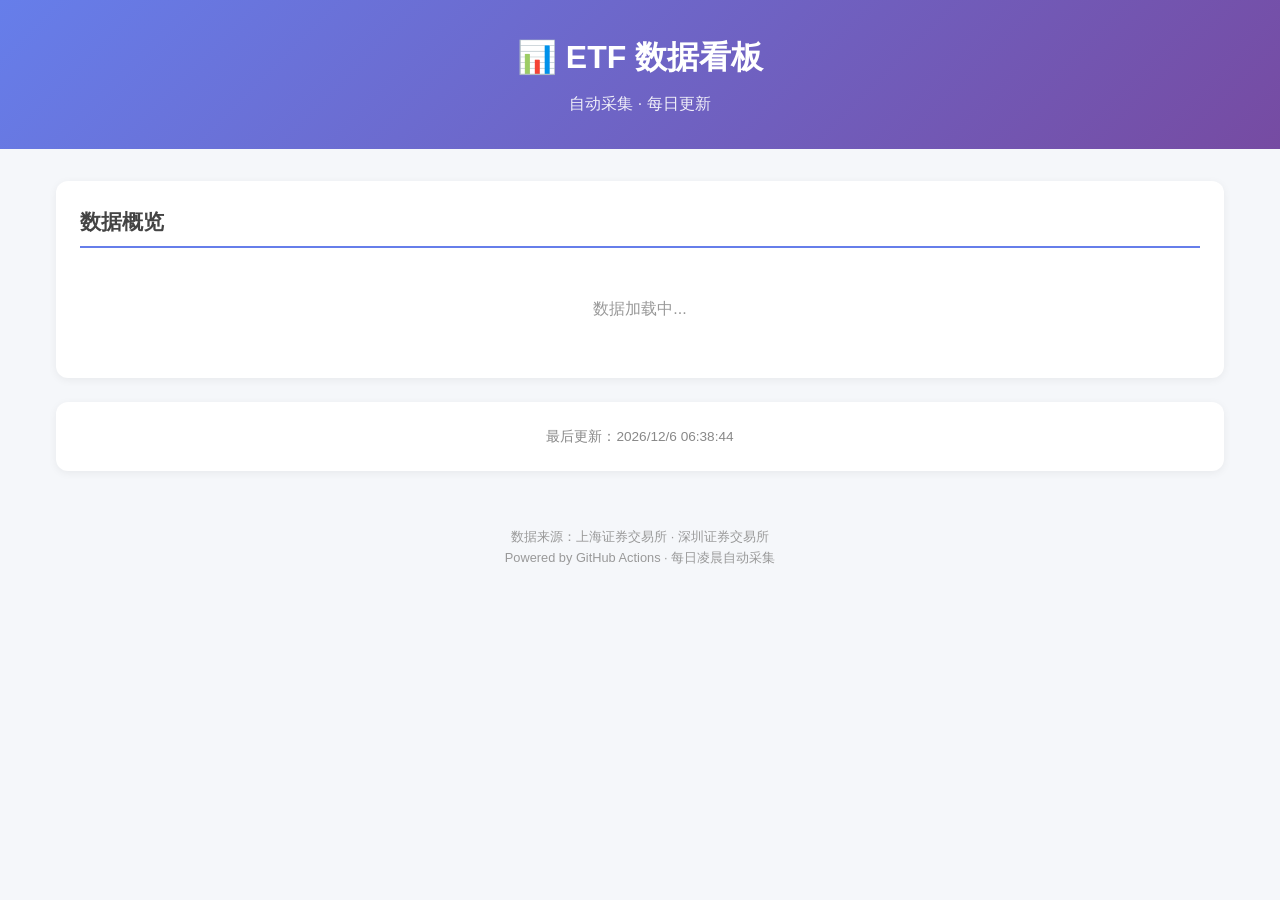
==== index.html @ 8b09f279 "🎉 初始化 ETF 数据看板" ====
<!DOCTYPE html>
<html lang="zh-CN">
<head>
    <meta charset="UTF-8">
    <meta name="viewport" content="width=device-width, initial-scale=1.0">
    <title>ETF 数据看板</title>
    <link rel="stylesheet" href="css/style.css">
</head>
<body>
    <header>
        <h1>📊 ETF 数据看板</h1>
        <p>自动采集 · 每日更新</p>
    </header>

    <main>
        <section id="data-overview">
            <h2>数据概览</h2>
            <div id="data-container">
                <p class="loading">数据加载中...</p>
            </div>
        </section>

        <section id="update-info">
            <p>最后更新：<span id="last-update">--</span></p>
        </section>
    </main>

    <footer>
        <p>数据来源：上海证券交易所 · 深圳证券交易所</p>
        <p>Powered by GitHub Actions · 每日凌晨自动采集</p>
    </footer>

    <script src="js/main.js"></script>
</body>
</html>
---- css/style.css ----
* {
    margin: 0;
    padding: 0;
    box-sizing: border-box;
}

body {
    font-family: -apple-system, BlinkMacSystemFont, "Segoe UI", "PingFang SC", "Microsoft YaHei", sans-serif;
    line-height: 1.6;
    color: #333;
    background: #f5f7fa;
}

header {
    background: linear-gradient(135deg, #667eea 0%, #764ba2 100%);
    color: white;
    text-align: center;
    padding: 2rem 1rem;
}

header h1 {
    font-size: 2rem;
    margin-bottom: 0.5rem;
}

header p {
    opacity: 0.9;
    font-size: 1rem;
}

main {
    max-width: 1200px;
    margin: 2rem auto;
    padding: 0 1rem;
}

section {
    background: white;
    border-radius: 12px;
    padding: 1.5rem;
    margin-bottom: 1.5rem;
    box-shadow: 0 2px 8px rgba(0,0,0,0.06);
}

section h2 {
    font-size: 1.3rem;
    color: #444;
    margin-bottom: 1rem;
    padding-bottom: 0.5rem;
    border-bottom: 2px solid #667eea;
}

.loading {
    text-align: center;
    color: #999;
    padding: 2rem;
}

/* 数据表格 */
.data-table {
    width: 100%;
    border-collapse: collapse;
    font-size: 0.9rem;
}

.data-table th {
    background: #f0f2f5;
    padding: 0.75rem 0.5rem;
    text-align: left;
    font-weight: 600;
    white-space: nowrap;
}

.data-table td {
    padding: 0.6rem 0.5rem;
    border-bottom: 1px solid #eee;
}

.data-table tr:hover {
    background: #f8f9ff;
}

/* 数据卡片 */
.data-grid {
    display: grid;
    grid-template-columns: repeat(auto-fill, minmax(280px, 1fr));
    gap: 1rem;
}

.data-card {
    background: #f8f9ff;
    border-radius: 8px;
    padding: 1rem;
    border-left: 4px solid #667eea;
}

.data-card h3 {
    font-size: 1rem;
    color: #555;
    margin-bottom: 0.5rem;
}

.data-card .value {
    font-size: 1.2rem;
    font-weight: 700;
    color: #333;
}

.data-card .change {
    font-size: 0.85rem;
    margin-top: 0.25rem;
}

.data-card .change.up { color: #e74c3c; }
.data-card .change.down { color: #27ae60; }

#update-info {
    text-align: center;
    color: #888;
    font-size: 0.85rem;
}

footer {
    text-align: center;
    padding: 1.5rem;
    color: #999;
    font-size: 0.8rem;
}
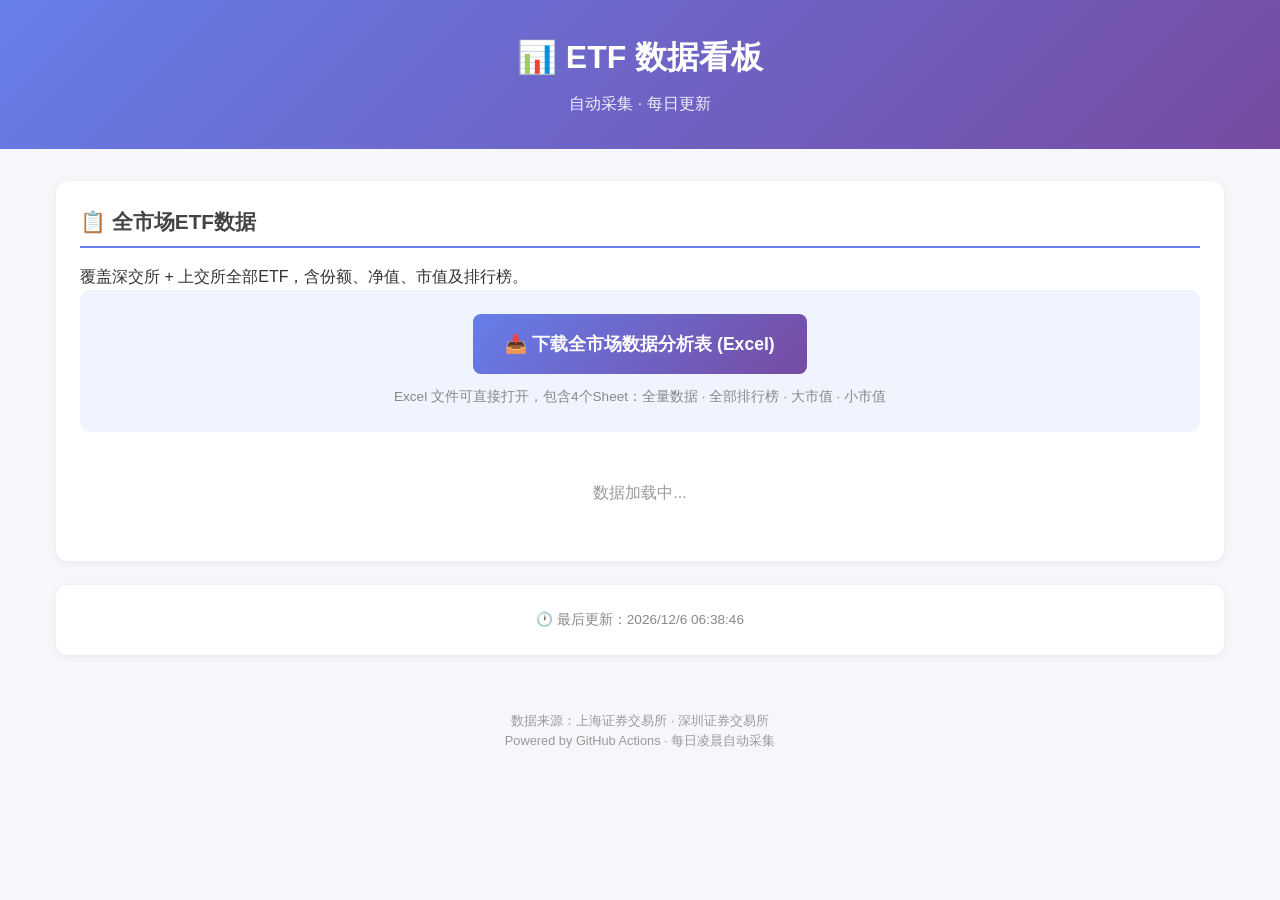
==== commit 53088071: "🐛 修复Git身份配置 + 添加Excel下载入口" ====
--- a/index.html
+++ b/index.html
@@ -14,14 +14,21 @@
 
     <main>
         <section id="data-overview">
-            <h2>数据概览</h2>
+            <h2>📋 全市场ETF数据</h2>
+            <p>覆盖深交所 + 上交所全部ETF，含份额、净值、市值及排行榜。</p>
+            <div class="download-box">
+                <a href="assets/posts/%E5%85%A8%E5%B8%82%E5%9C%BA%E6%95%B0%E6%8D%AE%E5%88%86%E6%9E%90%E8%A1%A802.xlsx" class="download-btn" download>
+                    📥 下载全市场数据分析表 (Excel)
+                </a>
+                <p class="hint">Excel 文件可直接打开，包含4个Sheet：全量数据 · 全部排行榜 · 大市值 · 小市值</p>
+            </div>
             <div id="data-container">
                 <p class="loading">数据加载中...</p>
             </div>
         </section>
 
         <section id="update-info">
-            <p>最后更新：<span id="last-update">--</span></p>
+            <p>🕐 最后更新：<span id="last-update">--</span></p>
         </section>
     </main>
 
--- a/css/style.css
+++ b/css/style.css
@@ -114,6 +114,36 @@
 .data-card .change.up { color: #e74c3c; }
 .data-card .change.down { color: #27ae60; }
 
+.download-box {
+    text-align: center;
+    padding: 1.5rem;
+    background: #f0f4ff;
+    border-radius: 10px;
+    margin-bottom: 1rem;
+}
+
+.download-btn {
+    display: inline-block;
+    padding: 1rem 2rem;
+    background: linear-gradient(135deg, #667eea 0%, #764ba2 100%);
+    color: white;
+    text-decoration: none;
+    border-radius: 8px;
+    font-size: 1.1rem;
+    font-weight: 600;
+    transition: opacity 0.2s;
+}
+
+.download-btn:hover {
+    opacity: 0.9;
+}
+
+.hint {
+    margin-top: 0.75rem;
+    color: #888;
+    font-size: 0.85rem;
+}
+
 #update-info {
     text-align: center;
     color: #888;
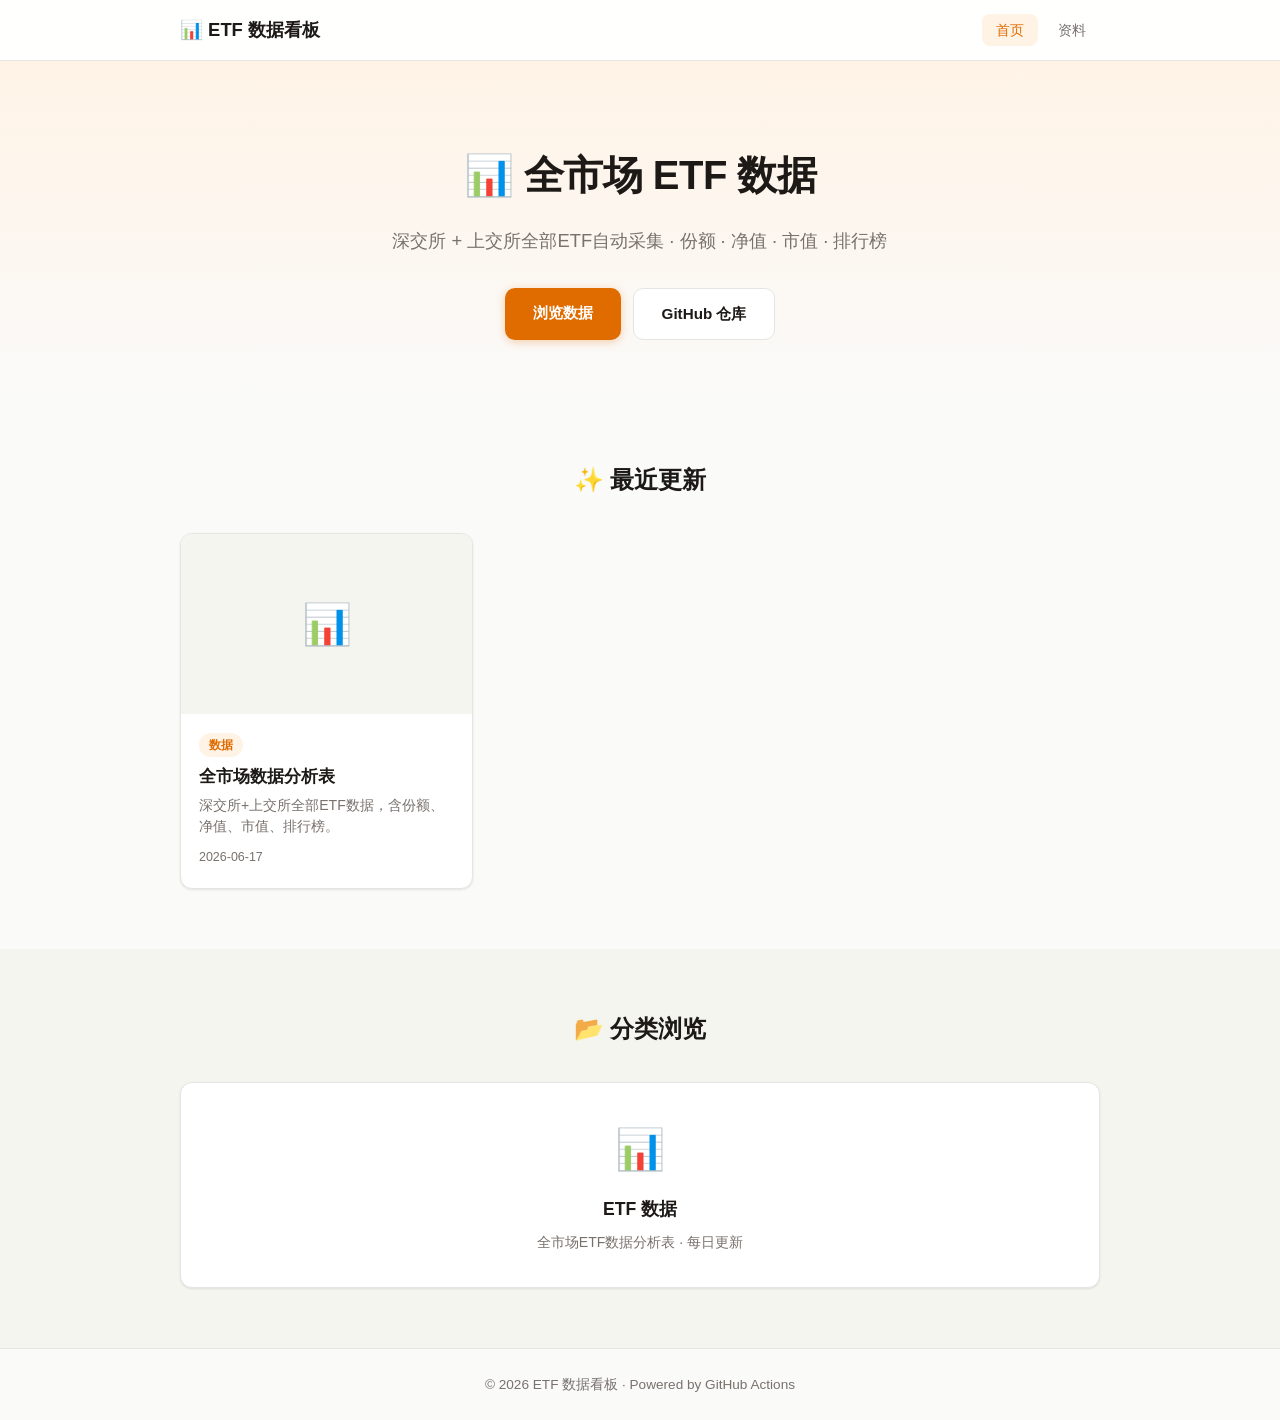
==== commit a5572a51: "🎨 升级站点：完整资料预览功能 - 新增 materials.html 资料列表页 - 新增 preview.html（Microsoft Office Online 嵌入预览） - 升级 index" ====
--- a/index.html
+++ b/index.html
@@ -7,34 +7,58 @@
     <link rel="stylesheet" href="css/style.css">
 </head>
 <body>
-    <header>
-        <h1>📊 ETF 数据看板</h1>
-        <p>自动采集 · 每日更新</p>
+    <header class="header">
+        <div class="container">
+            <nav class="navbar">
+                <a href="/" class="logo">📊 ETF 数据看板</a>
+                <ul class="nav-links">
+                    <li><a href="index.html" class="active">首页</a></li>
+                    <li><a href="materials.html">资料</a></li>
+                </ul>
+                <button class="menu-toggle" aria-label="菜单">☰</button>
+            </nav>
+        </div>
     </header>
 
-    <main>
-        <section id="data-overview">
-            <h2>📋 全市场ETF数据</h2>
-            <p>覆盖深交所 + 上交所全部ETF，含份额、净值、市值及排行榜。</p>
-            <div class="download-box">
-                <a href="assets/posts/%E5%85%A8%E5%B8%82%E5%9C%BA%E6%95%B0%E6%8D%AE%E5%88%86%E6%9E%90%E8%A1%A802.xlsx" class="download-btn" download>
-                    📥 下载全市场数据分析表 (Excel)
+    <section class="hero">
+        <div class="container">
+            <div class="hero-content">
+                <h1>📊 全市场 ETF 数据</h1>
+                <p>深交所 + 上交所全部ETF自动采集 · 份额 · 净值 · 市值 · 排行榜</p>
+                <div class="hero-buttons">
+                    <a href="materials.html" class="btn btn-primary">浏览数据</a>
+                    <a href="https://github.com/dagoushi003/dagoushi003.github.io" class="btn btn-secondary">GitHub 仓库</a>
+                </div>
+            </div>
+        </div>
+    </section>
+
+    <section class="section">
+        <div class="container">
+            <h2 class="section-title">✨ 最近更新</h2>
+            <div class="posts-grid" id="recent-posts">
+                <!-- JS 动态加载 -->
+            </div>
+        </div>
+    </section>
+
+    <section class="section section-alt">
+        <div class="container">
+            <h2 class="section-title">📂 分类浏览</h2>
+            <div class="categories">
+                <a href="materials.html" class="category-card">
+                    <div class="category-icon">📊</div>
+                    <h3>ETF 数据</h3>
+                    <p>全市场ETF数据分析表 · 每日更新</p>
                 </a>
-                <p class="hint">Excel 文件可直接打开，包含4个Sheet：全量数据 · 全部排行榜 · 大市值 · 小市值</p>
             </div>
-            <div id="data-container">
-                <p class="loading">数据加载中...</p>
-            </div>
-        </section>
+        </div>
+    </section>
 
-        <section id="update-info">
-            <p>🕐 最后更新：<span id="last-update">--</span></p>
-        </section>
-    </main>
-
-    <footer>
-        <p>数据来源：上海证券交易所 · 深圳证券交易所</p>
-        <p>Powered by GitHub Actions · 每日凌晨自动采集</p>
+    <footer class="footer">
+        <div class="container">
+            <p>&copy; 2026 ETF 数据看板 · Powered by GitHub Actions</p>
+        </div>
     </footer>
 
     <script src="js/main.js"></script>
--- a/css/style.css
+++ b/css/style.css
@@ -1,158 +1,620 @@
-* {
+/* ========== Reset & Base ========== */
+*, *::before, *::after {
     margin: 0;
     padding: 0;
     box-sizing: border-box;
 }
 
+:root {
+    --bg: #fafaf9;
+    --bg-alt: #f5f5f0;
+    --card-bg: #ffffff;
+    --text: #1c1917;
+    --text-secondary: #78716c;
+    --accent: #e06c00;
+    --accent-light: #fff3e6;
+    --border: #e7e5e4;
+    --radius: 12px;
+    --shadow: 0 1px 3px rgba(0,0,0,0.06), 0 1px 2px rgba(0,0,0,0.04);
+    --shadow-md: 0 4px 12px rgba(0,0,0,0.08);
+    --max-w: 960px;
+}
+
+html { scroll-behavior: smooth; }
+
 body {
-    font-family: -apple-system, BlinkMacSystemFont, "Segoe UI", "PingFang SC", "Microsoft YaHei", sans-serif;
-    line-height: 1.6;
-    color: #333;
-    background: #f5f7fa;
-}
-
-header {
-    background: linear-gradient(135deg, #667eea 0%, #764ba2 100%);
-    color: white;
+    font-family: -apple-system, BlinkMacSystemFont, "Segoe UI", Roboto, "Helvetica Neue", Arial, "Noto Sans SC", sans-serif;
+    background: var(--bg);
+    color: var(--text);
+    line-height: 1.7;
+    min-height: 100vh;
+    display: flex;
+    flex-direction: column;
+}
+
+a { color: var(--accent); text-decoration: none; }
+a:hover { text-decoration: underline; }
+
+img { max-width: 100%; height: auto; display: block; }
+video { max-width: 100%; height: auto; display: block; }
+
+.container {
+    max-width: var(--max-w);
+    margin: 0 auto;
+    padding: 0 20px;
+}
+
+/* ========== Header ========== */
+.header {
+    background: rgba(255,255,255,0.85);
+    backdrop-filter: blur(12px);
+    -webkit-backdrop-filter: blur(12px);
+    border-bottom: 1px solid var(--border);
+    position: sticky;
+    top: 0;
+    z-index: 100;
+}
+
+.navbar {
+    display: flex;
+    align-items: center;
+    justify-content: space-between;
+    height: 60px;
+}
+
+.logo {
+    font-size: 1.15rem;
+    font-weight: 700;
+    color: var(--text) !important;
+    text-decoration: none !important;
+}
+
+.nav-links {
+    display: flex;
+    gap: 6px;
+    list-style: none;
+}
+
+.nav-links a {
+    padding: 8px 14px;
+    border-radius: 8px;
+    color: var(--text-secondary);
+    font-size: 0.9rem;
+    font-weight: 500;
+    transition: all 0.2s;
+    text-decoration: none !important;
+}
+
+.nav-links a:hover,
+.nav-links a.active {
+    background: var(--accent-light);
+    color: var(--accent);
+}
+
+.menu-toggle {
+    display: none;
+    background: none;
+    border: none;
+    font-size: 1.5rem;
+    cursor: pointer;
+    color: var(--text);
+    padding: 4px 8px;
+}
+
+/* ========== Hero ========== */
+.hero {
+    padding: 80px 0 60px;
     text-align: center;
-    padding: 2rem 1rem;
-}
-
-header h1 {
-    font-size: 2rem;
-    margin-bottom: 0.5rem;
-}
-
-header p {
-    opacity: 0.9;
-    font-size: 1rem;
-}
-
-main {
-    max-width: 1200px;
-    margin: 2rem auto;
-    padding: 0 1rem;
-}
-
-section {
-    background: white;
-    border-radius: 12px;
-    padding: 1.5rem;
-    margin-bottom: 1.5rem;
-    box-shadow: 0 2px 8px rgba(0,0,0,0.06);
-}
-
-section h2 {
-    font-size: 1.3rem;
-    color: #444;
-    margin-bottom: 1rem;
-    padding-bottom: 0.5rem;
-    border-bottom: 2px solid #667eea;
-}
-
-.loading {
+    background: linear-gradient(to bottom, var(--accent-light), var(--bg));
+}
+
+.hero-content h1 {
+    font-size: 2.5rem;
+    font-weight: 800;
+    margin-bottom: 16px;
+    letter-spacing: -0.5px;
+}
+
+.hero-content p {
+    font-size: 1.15rem;
+    color: var(--text-secondary);
+    max-width: 500px;
+    margin: 0 auto 32px;
+}
+
+.hero-buttons {
+    display: flex;
+    gap: 12px;
+    justify-content: center;
+    flex-wrap: wrap;
+}
+
+.btn {
+    display: inline-block;
+    padding: 12px 28px;
+    border-radius: 10px;
+    font-size: 0.95rem;
+    font-weight: 600;
+    text-decoration: none !important;
+    transition: all 0.2s;
+    cursor: pointer;
+    border: none;
+}
+
+.btn-primary {
+    background: var(--accent);
+    color: #fff !important;
+    box-shadow: 0 2px 8px rgba(224,108,0,0.3);
+}
+.btn-primary:hover {
+    background: #cc6000;
+    transform: translateY(-1px);
+    box-shadow: 0 4px 14px rgba(224,108,0,0.35);
+}
+
+.btn-secondary {
+    background: var(--card-bg);
+    color: var(--text) !important;
+    border: 1px solid var(--border);
+}
+.btn-secondary:hover {
+    background: var(--bg-alt);
+}
+
+/* ========== Sections ========== */
+.section {
+    padding: 60px 0;
+}
+.section-alt {
+    background: var(--bg-alt);
+}
+
+.section-title {
+    font-size: 1.5rem;
+    font-weight: 700;
+    margin-bottom: 32px;
     text-align: center;
-    color: #999;
-    padding: 2rem;
-}
-
-/* 数据表格 */
-.data-table {
-    width: 100%;
-    border-collapse: collapse;
-    font-size: 0.9rem;
-}
-
-.data-table th {
-    background: #f0f2f5;
-    padding: 0.75rem 0.5rem;
-    text-align: left;
-    font-weight: 600;
-    white-space: nowrap;
-}
-
-.data-table td {
-    padding: 0.6rem 0.5rem;
-    border-bottom: 1px solid #eee;
-}
-
-.data-table tr:hover {
-    background: #f8f9ff;
-}
-
-/* 数据卡片 */
-.data-grid {
+}
+
+/* ========== Posts Grid ========== */
+.posts-grid {
     display: grid;
     grid-template-columns: repeat(auto-fill, minmax(280px, 1fr));
-    gap: 1rem;
-}
-
-.data-card {
-    background: #f8f9ff;
+    gap: 20px;
+}
+
+.post-card {
+    background: var(--card-bg);
+    border-radius: var(--radius);
+    overflow: hidden;
+    box-shadow: var(--shadow);
+    border: 1px solid var(--border);
+    transition: all 0.25s;
+    text-decoration: none !important;
+    color: var(--text) !important;
+    display: block;
+}
+
+.post-card:hover {
+    transform: translateY(-4px);
+    box-shadow: var(--shadow-md);
+}
+
+.post-card-image {
+    width: 100%;
+    height: 180px;
+    object-fit: cover;
+    background: var(--bg-alt);
+}
+
+.post-card-body {
+    padding: 16px 18px 20px;
+}
+
+.post-card-tag {
+    display: inline-block;
+    font-size: 0.75rem;
+    font-weight: 600;
+    padding: 2px 10px;
+    border-radius: 20px;
+    background: var(--accent-light);
+    color: var(--accent);
+    margin-bottom: 8px;
+}
+
+.post-card h3 {
+    font-size: 1.05rem;
+    font-weight: 600;
+    margin-bottom: 6px;
+    line-height: 1.4;
+}
+
+.post-card p {
+    font-size: 0.88rem;
+    color: var(--text-secondary);
+    line-height: 1.5;
+}
+
+.post-card-date {
+    font-size: 0.78rem;
+    color: var(--text-secondary);
+    margin-top: 10px;
+}
+
+/* ========== Categories ========== */
+.categories {
+    display: grid;
+    grid-template-columns: repeat(auto-fit, minmax(200px, 1fr));
+    gap: 20px;
+}
+
+.category-card {
+    background: var(--card-bg);
+    border: 1px solid var(--border);
+    border-radius: var(--radius);
+    padding: 32px 24px;
+    text-align: center;
+    transition: all 0.25s;
+    text-decoration: none !important;
+    color: var(--text) !important;
+    box-shadow: var(--shadow);
+}
+
+.category-card:hover {
+    transform: translateY(-4px);
+    box-shadow: var(--shadow-md);
+}
+
+.category-icon {
+    font-size: 2.5rem;
+    margin-bottom: 12px;
+}
+
+.category-card h3 {
+    font-size: 1.1rem;
+    font-weight: 600;
+    margin-bottom: 6px;
+}
+
+.category-card p {
+    font-size: 0.88rem;
+    color: var(--text-secondary);
+}
+
+/* ========== Gallery ========== */
+.gallery-grid {
+    display: grid;
+    grid-template-columns: repeat(auto-fill, minmax(250px, 1fr));
+    gap: 16px;
+}
+
+.gallery-item {
+    position: relative;
+    border-radius: var(--radius);
+    overflow: hidden;
+    cursor: pointer;
+    aspect-ratio: 4/3;
+    background: var(--bg-alt);
+    box-shadow: var(--shadow);
+    transition: all 0.25s;
+}
+
+.gallery-item:hover {
+    transform: scale(1.02);
+    box-shadow: var(--shadow-md);
+}
+
+.gallery-item img {
+    width: 100%;
+    height: 100%;
+    object-fit: cover;
+}
+
+.gallery-item .caption {
+    position: absolute;
+    bottom: 0;
+    left: 0;
+    right: 0;
+    padding: 10px 14px;
+    background: linear-gradient(transparent, rgba(0,0,0,0.6));
+    color: #fff;
+    font-size: 0.85rem;
+    opacity: 0;
+    transition: opacity 0.25s;
+}
+
+.gallery-item:hover .caption {
+    opacity: 1;
+}
+
+/* ========== Video Grid ========== */
+.video-grid {
+    display: grid;
+    grid-template-columns: repeat(auto-fill, minmax(300px, 1fr));
+    gap: 20px;
+}
+
+.video-card {
+    background: var(--card-bg);
+    border-radius: var(--radius);
+    overflow: hidden;
+    border: 1px solid var(--border);
+    box-shadow: var(--shadow);
+    transition: all 0.25s;
+}
+
+.video-card:hover {
+    transform: translateY(-3px);
+    box-shadow: var(--shadow-md);
+}
+
+.video-wrapper {
+    position: relative;
+    width: 100%;
+    padding-top: 56.25%;
+    background: #000;
+}
+
+.video-wrapper video,
+.video-wrapper iframe {
+    position: absolute;
+    top: 0;
+    left: 0;
+    width: 100%;
+    height: 100%;
+}
+
+.video-card-body {
+    padding: 14px 16px 18px;
+}
+
+.video-card-body h3 {
+    font-size: 1rem;
+    font-weight: 600;
+    margin-bottom: 4px;
+}
+
+.video-card-body p {
+    font-size: 0.85rem;
+    color: var(--text-secondary);
+}
+
+/* ========== Materials List ========== */
+.materials-list {
+    display: flex;
+    flex-direction: column;
+    gap: 16px;
+}
+
+.material-item {
+    background: var(--card-bg);
+    border: 1px solid var(--border);
+    border-radius: var(--radius);
+    padding: 20px 24px;
+    transition: all 0.2s;
+    display: flex;
+    align-items: flex-start;
+    gap: 16px;
+    text-decoration: none !important;
+    color: var(--text) !important;
+}
+
+.material-item:hover {
+    box-shadow: var(--shadow-md);
+    border-color: var(--accent);
+}
+
+.material-actions {
+    display: flex;
+    flex-direction: column;
+    gap: 6px;
+    flex-shrink: 0;
+    align-self: center;
+}
+
+.mat-action {
+    display: inline-flex;
+    align-items: center;
+    gap: 4px;
+    padding: 4px 12px;
+    border-radius: 6px;
+    font-size: 0.78rem;
+    font-weight: 600;
+    text-decoration: none !important;
+    transition: all 0.2s;
+}
+
+.mat-preview {
+    background: var(--accent-light);
+    color: var(--accent) !important;
+}
+.mat-preview:hover {
+    background: var(--accent);
+    color: #fff !important;
+}
+
+.mat-dl {
+    background: var(--bg-alt);
+    color: var(--text-secondary) !important;
+}
+.mat-dl:hover {
+    background: var(--border);
+    color: var(--text) !important;
+}
+
+/* 如果 material-item 是链接（点击进预览） */
+a.material-item {
+    cursor: pointer;
+}
+a.material-item .mat-action {
+    pointer-events: auto;
+}
+a.material-item .mat-dl {
+    pointer-events: auto;
+}
+
+.material-icon {
+    font-size: 1.6rem;
+    flex-shrink: 0;
+    padding-top: 2px;
+}
+
+.material-content {
+    flex: 1;
+    min-width: 0;
+}
+
+.material-content h3 {
+    font-size: 1rem;
+    font-weight: 600;
+    margin-bottom: 4px;
+}
+
+.material-content p {
+    font-size: 0.88rem;
+    color: var(--text-secondary);
+    line-height: 1.5;
+}
+
+.material-meta {
+    display: flex;
+    gap: 12px;
+    margin-top: 8px;
+    font-size: 0.78rem;
+    color: var(--text-secondary);
+    flex-wrap: wrap;
+}
+
+.material-tag {
+    display: inline-block;
+    font-size: 0.72rem;
+    font-weight: 600;
+    padding: 2px 10px;
+    border-radius: 20px;
+    background: var(--accent-light);
+    color: var(--accent);
+}
+
+/* ========== Page Header ========== */
+.page-header {
+    padding: 48px 0 32px;
+    text-align: center;
+}
+
+.page-header h1 {
+    font-size: 2rem;
+    font-weight: 800;
+    margin-bottom: 8px;
+}
+
+.page-header p {
+    color: var(--text-secondary);
+    font-size: 1rem;
+}
+
+/* ========== Footer ========== */
+.footer {
+    margin-top: auto;
+    padding: 24px 0;
+    text-align: center;
+    font-size: 0.85rem;
+    color: var(--text-secondary);
+    border-top: 1px solid var(--border);
+}
+
+/* ========== Lightbox ========== */
+.lightbox {
+    display: none;
+    position: fixed;
+    inset: 0;
+    z-index: 1000;
+    background: rgba(0,0,0,0.9);
+    justify-content: center;
+    align-items: center;
+    padding: 32px;
+    cursor: pointer;
+}
+
+.lightbox.active {
+    display: flex;
+}
+
+.lightbox img,
+.lightbox video {
+    max-width: 100%;
+    max-height: 90vh;
+    object-fit: contain;
     border-radius: 8px;
-    padding: 1rem;
-    border-left: 4px solid #667eea;
-}
-
-.data-card h3 {
-    font-size: 1rem;
-    color: #555;
-    margin-bottom: 0.5rem;
-}
-
-.data-card .value {
-    font-size: 1.2rem;
-    font-weight: 700;
-    color: #333;
-}
-
-.data-card .change {
-    font-size: 0.85rem;
-    margin-top: 0.25rem;
-}
-
-.data-card .change.up { color: #e74c3c; }
-.data-card .change.down { color: #27ae60; }
-
-.download-box {
+    box-shadow: 0 8px 40px rgba(0,0,0,0.5);
+    cursor: default;
+}
+
+.lightbox-close {
+    position: absolute;
+    top: 20px;
+    right: 28px;
+    font-size: 2rem;
+    color: #fff;
+    cursor: pointer;
+    background: none;
+    border: none;
+    opacity: 0.7;
+    transition: opacity 0.2s;
+}
+
+.lightbox-close:hover {
+    opacity: 1;
+}
+
+/* ========== Empty State ========== */
+.empty-state {
     text-align: center;
-    padding: 1.5rem;
-    background: #f0f4ff;
-    border-radius: 10px;
-    margin-bottom: 1rem;
-}
-
-.download-btn {
-    display: inline-block;
-    padding: 1rem 2rem;
-    background: linear-gradient(135deg, #667eea 0%, #764ba2 100%);
-    color: white;
-    text-decoration: none;
-    border-radius: 8px;
-    font-size: 1.1rem;
-    font-weight: 600;
-    transition: opacity 0.2s;
-}
-
-.download-btn:hover {
-    opacity: 0.9;
-}
-
-.hint {
-    margin-top: 0.75rem;
-    color: #888;
-    font-size: 0.85rem;
-}
-
-#update-info {
-    text-align: center;
-    color: #888;
-    font-size: 0.85rem;
-}
-
-footer {
-    text-align: center;
-    padding: 1.5rem;
-    color: #999;
-    font-size: 0.8rem;
-}
+    padding: 60px 20px;
+    color: var(--text-secondary);
+}
+
+.empty-state .emoji {
+    font-size: 3rem;
+    margin-bottom: 16px;
+}
+
+.empty-state h3 {
+    font-size: 1.15rem;
+    margin-bottom: 8px;
+    color: var(--text);
+}
+
+/* ========== Responsive ========== */
+@media (max-width: 768px) {
+    .hero-content h1 { font-size: 1.8rem; }
+    .section { padding: 40px 0; }
+    .page-header { padding: 32px 0 24px; }
+    .page-header h1 { font-size: 1.5rem; }
+
+    .nav-links {
+        display: none;
+        position: absolute;
+        top: 60px;
+        left: 0;
+        right: 0;
+        background: var(--card-bg);
+        border-bottom: 1px solid var(--border);
+        flex-direction: column;
+        padding: 8px;
+        gap: 2px;
+        box-shadow: var(--shadow-md);
+    }
+    .nav-links.open { display: flex; }
+    .menu-toggle { display: block; }
+
+    .gallery-grid {
+        grid-template-columns: repeat(auto-fill, minmax(160px, 1fr));
+        gap: 10px;
+    }
+    .video-grid {
+        grid-template-columns: 1fr;
+    }
+    .posts-grid {
+        grid-template-columns: 1fr;
+    }
+}
